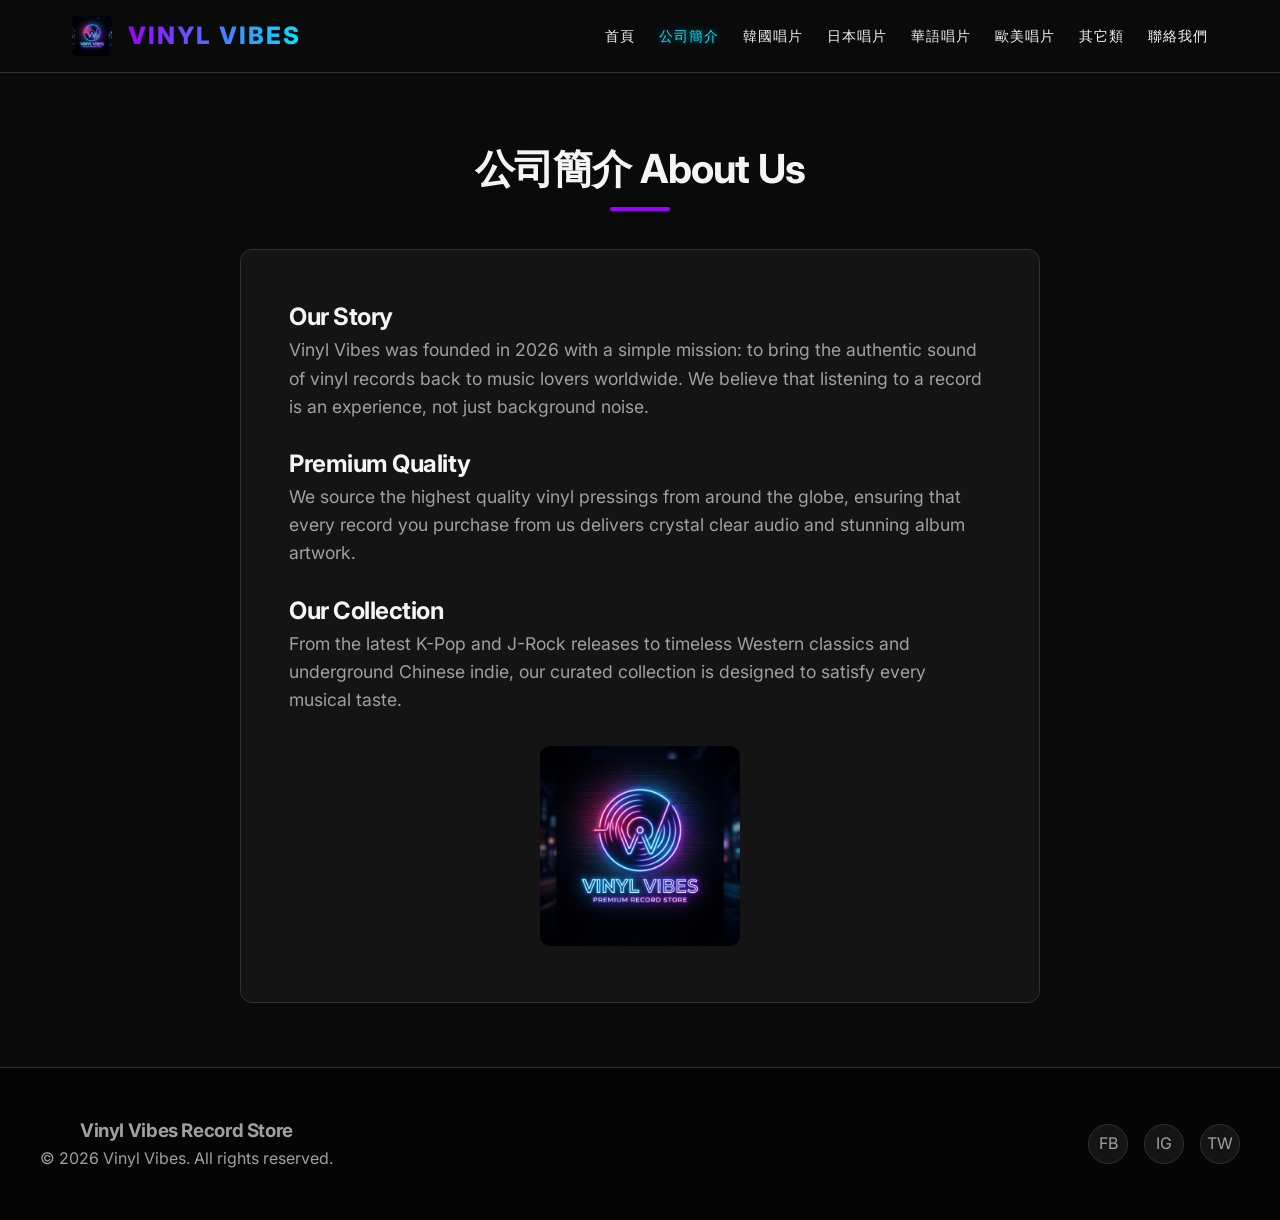
==== about.html @ 62c29e81 "Add files via upload" ====
<!DOCTYPE html>
<html lang="zh-TW">
<head>
  <meta charset="UTF-8">
  <meta name="viewport" content="width=device-width, initial-scale=1.0">
  <title>Vinyl Vibes | 公司簡介 (About Us)</title>
  <link href="https://fonts.googleapis.com/css2?family=Inter:wght@400;500;700;800&display=swap" rel="stylesheet">
  <link rel="stylesheet" href="css/styles.css">
</head>
<body>
  <div id="header-placeholder"></div>

  <main class="container animate-fade">
    <h1 class="section-title">公司簡介 About Us</h1>
    <div class="content-box">
      <h2>Our Story</h2>
      <p>Vinyl Vibes was founded in 2026 with a simple mission: to bring the authentic sound of vinyl records back to music lovers worldwide. We believe that listening to a record is an experience, not just background noise.</p>
      
      <h2>Premium Quality</h2>
      <p>We source the highest quality vinyl pressings from around the globe, ensuring that every record you purchase from us delivers crystal clear audio and stunning album artwork.</p>
      
      <h2>Our Collection</h2>
      <p>From the latest K-Pop and J-Rock releases to timeless Western classics and underground Chinese indie, our curated collection is designed to satisfy every musical taste.</p>
      
      <div style="text-align: center; margin-top: 2rem;">
        <img src="assets/images/logo.png" alt="Vinyl Vibes Logo" style="max-width: 200px; border-radius: 10px;">
      </div>
    </div>
  </main>

  <div id="footer-placeholder"></div>

  <script src="js/app.js"></script>
  <script src="js/components.js"></script>
</body>
</html>
---- css/styles.css ----
:root {
  --primary: #9d00ff;
  --secondary: #00e5ff;
  --bg-dark: #0a0a0a;
  --bg-darker: #050505;
  --bg-card: #141414;
  --text-light: #f5f5f5;
  --text-muted: #a0a0a0;
  --border: #333333;
}

* {
  margin: 0;
  padding: 0;
  box-sizing: border-box;
}

body {
  font-family: 'Inter', -apple-system, BlinkMacSystemFont, 'Segoe UI', Roboto, sans-serif;
  background-color: var(--bg-dark);
  color: var(--text-light);
  line-height: 1.6;
}

a {
  text-decoration: none;
  color: inherit;
  transition: all 0.3s ease;
}

/* Typography */
h1, h2, h3, h4 {
  font-weight: 700;
  letter-spacing: -0.02em;
}

/* Header & Navbar */
header {
  position: sticky;
  top: 0;
  z-index: 100;
  background: rgba(10, 10, 10, 0.8);
  backdrop-filter: blur(10px);
  border-bottom: 1px solid var(--border);
}

.nav-container {
  max-width: 1200px;
  margin: 0 auto;
  padding: 1rem 2rem;
  display: flex;
  justify-content: space-between;
  align-items: center;
}

.logo {
  display: flex;
  align-items: center;
  gap: 1rem;
}

.logo img {
  height: 40px;
  border-radius: 4px;
}

.logo span {
  font-size: 1.5rem;
  font-weight: 800;
  background: linear-gradient(90deg, var(--primary), var(--secondary));
  -webkit-background-clip: text;
  -webkit-text-fill-color: transparent;
  text-transform: uppercase;
  letter-spacing: 2px;
}

.nav-links {
  display: flex;
  gap: 1.5rem;
  list-style: none;
}

.nav-links a {
  font-size: 0.9rem;
  font-weight: 500;
  text-transform: uppercase;
  letter-spacing: 1px;
}

.nav-links a:hover, .nav-links a.active {
  color: var(--secondary);
  text-shadow: 0 0 10px rgba(0, 229, 255, 0.5);
}

/* Main Layout */
main {
  min-height: calc(100vh - 200px);
}

.container {
  max-width: 1200px;
  margin: 0 auto;
  padding: 4rem 2rem;
}

/* Hero Section */
.hero {
  height: 60vh;
  display: flex;
  align-items: center;
  justify-content: center;
  text-align: center;
  background: linear-gradient(rgba(10, 10, 10, 0.7), rgba(10, 10, 10, 0.9)), url('../assets/images/kr_record_1.png') center/cover;
  position: relative;
  overflow: hidden;
}

.hero::after {
  content: '';
  position: absolute;
  bottom: 0;
  left: 0;
  right: 0;
  height: 100px;
  background: linear-gradient(to bottom, transparent, var(--bg-dark));
}

.hero-content {
  position: relative;
  z-index: 1;
}

.hero h1 {
  font-size: 4rem;
  margin-bottom: 1rem;
  background: linear-gradient(90deg, #fff, var(--secondary));
  -webkit-background-clip: text;
  -webkit-text-fill-color: transparent;
}

.hero p {
  font-size: 1.2rem;
  color: var(--text-muted);
  margin-bottom: 2rem;
  max-width: 600px;
  margin-inline: auto;
}

.btn {
  display: inline-block;
  padding: 0.8rem 2rem;
  background: linear-gradient(45deg, var(--primary), var(--secondary));
  color: white;
  border-radius: 30px;
  font-weight: 600;
  text-transform: uppercase;
  letter-spacing: 1px;
  border: none;
  cursor: pointer;
  box-shadow: 0 4px 15px rgba(157, 0, 255, 0.3);
}

.btn:hover {
  box-shadow: 0 6px 20px rgba(0, 229, 255, 0.5);
  transform: translateY(-2px);
}

/* Section Headings */
.section-title {
  font-size: 2.5rem;
  margin-bottom: 3rem;
  text-align: center;
  position: relative;
}

.section-title::after {
  content: '';
  position: absolute;
  bottom: -10px;
  left: 50%;
  transform: translateX(-50%);
  width: 60px;
  height: 4px;
  background: var(--primary);
  border-radius: 2px;
}

/* Product Grid */
.product-grid {
  display: grid;
  grid-template-columns: repeat(auto-fill, minmax(250px, 1fr));
  gap: 2rem;
}

.product-card {
  background: var(--bg-card);
  border-radius: 12px;
  overflow: hidden;
  border: 1px solid var(--border);
  transition: all 0.3s ease;
  cursor: pointer;
}

.product-card:hover {
  transform: translateY(-10px);
  border-color: var(--secondary);
  box-shadow: 0 10px 25px rgba(0, 229, 255, 0.1);
}

.product-img-wrapper {
  position: relative;
  width: 100%;
  aspect-ratio: 1/1;
  overflow: hidden;
}

.product-img {
  width: 100%;
  height: 100%;
  object-fit: cover;
  transition: transform 0.5s ease;
}

.product-card:hover .product-img {
  transform: scale(1.05);
}

.product-info {
  padding: 1.5rem;
}

.product-title {
  font-size: 1.2rem;
  margin-bottom: 0.5rem;
  white-space: nowrap;
  overflow: hidden;
  text-overflow: ellipsis;
}

.product-artist {
  color: var(--text-muted);
  font-size: 0.9rem;
  margin-bottom: 1rem;
}

.product-price {
  font-size: 1.2rem;
  font-weight: 700;
  color: var(--secondary);
}

/* Product Detail Page */
.product-detail-container {
  display: grid;
  grid-template-columns: 1fr 1fr;
  gap: 4rem;
  align-items: center;
}

.product-detail-img {
  width: 100%;
  border-radius: 12px;
  box-shadow: 0 20px 40px rgba(0,0,0,0.5);
  border: 1px solid var(--border);
}

.product-detail-info h1 {
  font-size: 3rem;
  margin-bottom: 0.5rem;
}

.product-detail-artist {
  font-size: 1.5rem;
  color: var(--text-muted);
  margin-bottom: 1.5rem;
}

.product-detail-price {
  font-size: 2rem;
  color: var(--secondary);
  font-weight: 700;
  margin-bottom: 2rem;
}

.product-desc {
  color: var(--text-muted);
  margin-bottom: 2rem;
  font-size: 1.1rem;
}

.product-meta {
  background: var(--bg-card);
  padding: 1.5rem;
  border-radius: 8px;
  border: 1px solid var(--border);
  margin-bottom: 2rem;
}

.product-meta div {
  display: flex;
  justify-content: space-between;
  margin-bottom: 0.5rem;
}

.product-meta div:last-child {
  margin-bottom: 0;
}

.add-to-cart {
  width: 100%;
  text-align: center;
  font-size: 1.1rem;
  padding: 1rem;
}

/* About & Contact */
.content-box {
  background: var(--bg-card);
  padding: 3rem;
  border-radius: 12px;
  border: 1px solid var(--border);
  max-width: 800px;
  margin: 0 auto;
}

.content-box p {
  margin-bottom: 1.5rem;
  color: var(--text-muted);
  font-size: 1.1rem;
}

.form-group {
  margin-bottom: 1.5rem;
}

.form-group label {
  display: block;
  margin-bottom: 0.5rem;
  color: var(--text-muted);
}

.form-group input, .form-group textarea {
  width: 100%;
  padding: 1rem;
  background: var(--bg-darker);
  border: 1px solid var(--border);
  color: var(--text-light);
  border-radius: 8px;
  font-family: inherit;
  transition: border-color 0.3s;
}

.form-group input:focus, .form-group textarea:focus {
  outline: none;
  border-color: var(--secondary);
}

/* Footer */
footer {
  background: var(--bg-darker);
  border-top: 1px solid var(--border);
  padding: 3rem 2rem;
  text-align: center;
  color: var(--text-muted);
}

.footer-content {
  max-width: 1200px;
  margin: 0 auto;
  display: flex;
  justify-content: space-between;
  align-items: center;
  flex-wrap: wrap;
  gap: 2rem;
}

.social-links {
  display: flex;
  gap: 1rem;
}

.social-links a {
  width: 40px;
  height: 40px;
  border-radius: 50%;
  background: var(--bg-card);
  display: flex;
  align-items: center;
  justify-content: center;
  border: 1px solid var(--border);
}

.social-links a:hover {
  background: var(--primary);
  border-color: var(--primary);
  color: white;
}

/* Animations */
@keyframes fadeIn {
  from { opacity: 0; transform: translateY(20px); }
  to { opacity: 1; transform: translateY(0); }
}

.animate-fade {
  animation: fadeIn 0.6s ease forwards;
}

/* Responsive */
@media (max-width: 768px) {
  .nav-container {
    flex-direction: column;
    gap: 1rem;
  }
  .nav-links {
    flex-wrap: wrap;
    justify-content: center;
  }
  .product-detail-container {
    grid-template-columns: 1fr;
  }
  .hero h1 {
    font-size: 2.5rem;
  }
}
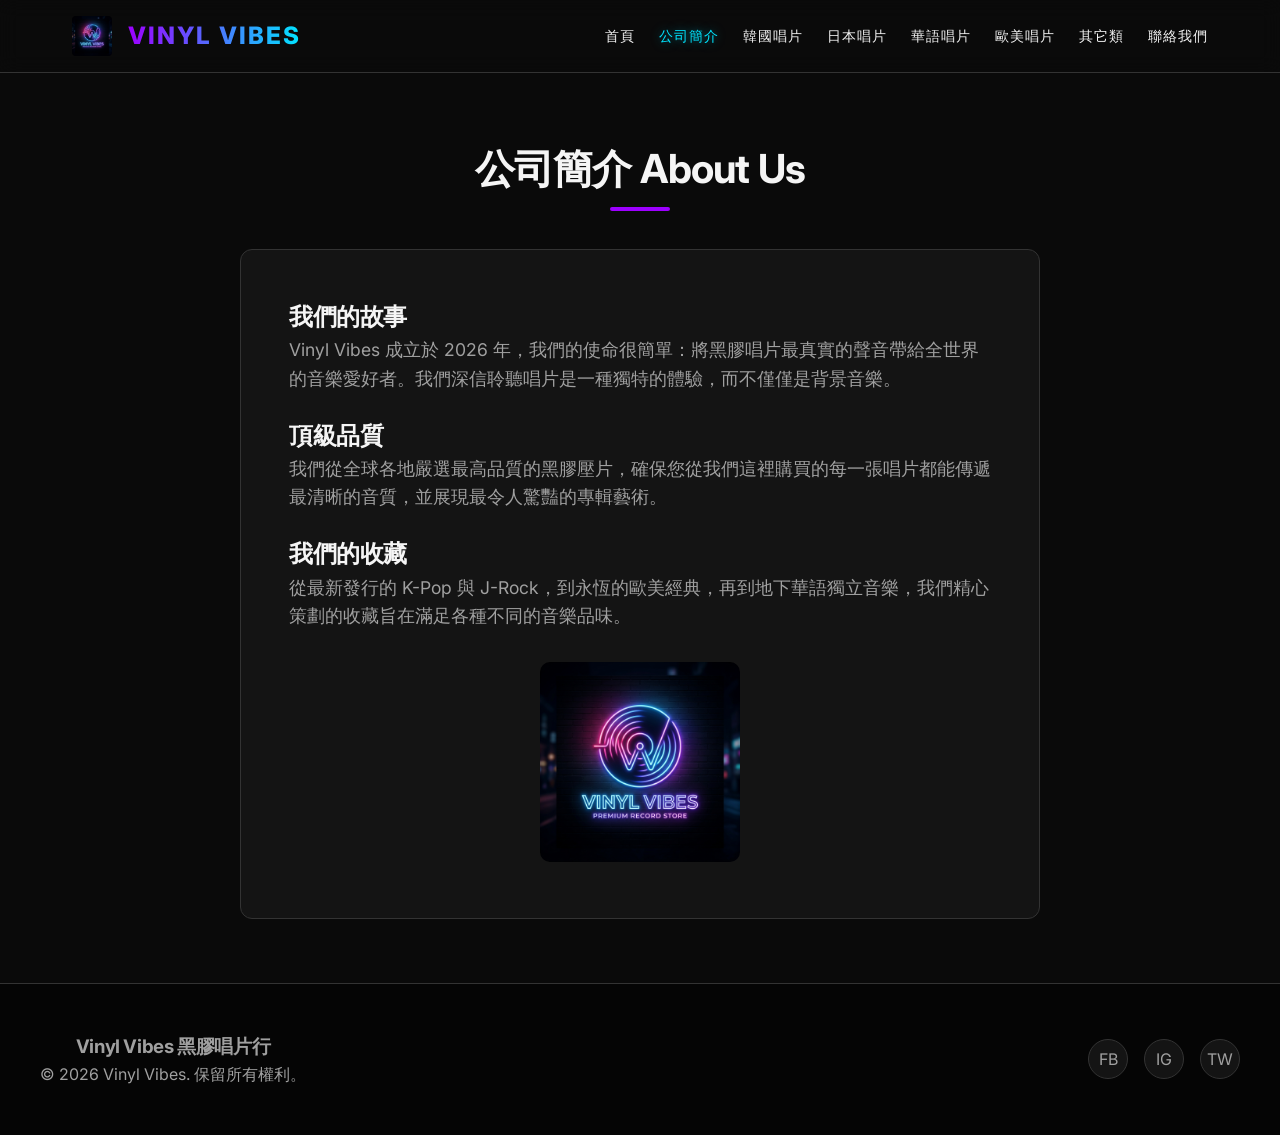
==== commit 9d5ce6a0: "Add files via upload" ====
--- a/about.html
+++ b/about.html
@@ -13,14 +13,14 @@
   <main class="container animate-fade">
     <h1 class="section-title">公司簡介 About Us</h1>
     <div class="content-box">
-      <h2>Our Story</h2>
-      <p>Vinyl Vibes was founded in 2026 with a simple mission: to bring the authentic sound of vinyl records back to music lovers worldwide. We believe that listening to a record is an experience, not just background noise.</p>
+      <h2>我們的故事</h2>
+      <p>Vinyl Vibes 成立於 2026 年，我們的使命很簡單：將黑膠唱片最真實的聲音帶給全世界的音樂愛好者。我們深信聆聽唱片是一種獨特的體驗，而不僅僅是背景音樂。</p>
       
-      <h2>Premium Quality</h2>
-      <p>We source the highest quality vinyl pressings from around the globe, ensuring that every record you purchase from us delivers crystal clear audio and stunning album artwork.</p>
+      <h2>頂級品質</h2>
+      <p>我們從全球各地嚴選最高品質的黑膠壓片，確保您從我們這裡購買的每一張唱片都能傳遞最清晰的音質，並展現最令人驚豔的專輯藝術。</p>
       
-      <h2>Our Collection</h2>
-      <p>From the latest K-Pop and J-Rock releases to timeless Western classics and underground Chinese indie, our curated collection is designed to satisfy every musical taste.</p>
+      <h2>我們的收藏</h2>
+      <p>從最新發行的 K-Pop 與 J-Rock，到永恆的歐美經典，再到地下華語獨立音樂，我們精心策劃的收藏旨在滿足各種不同的音樂品味。</p>
       
       <div style="text-align: center; margin-top: 2rem;">
         <img src="assets/images/logo.png" alt="Vinyl Vibes Logo" style="max-width: 200px; border-radius: 10px;">
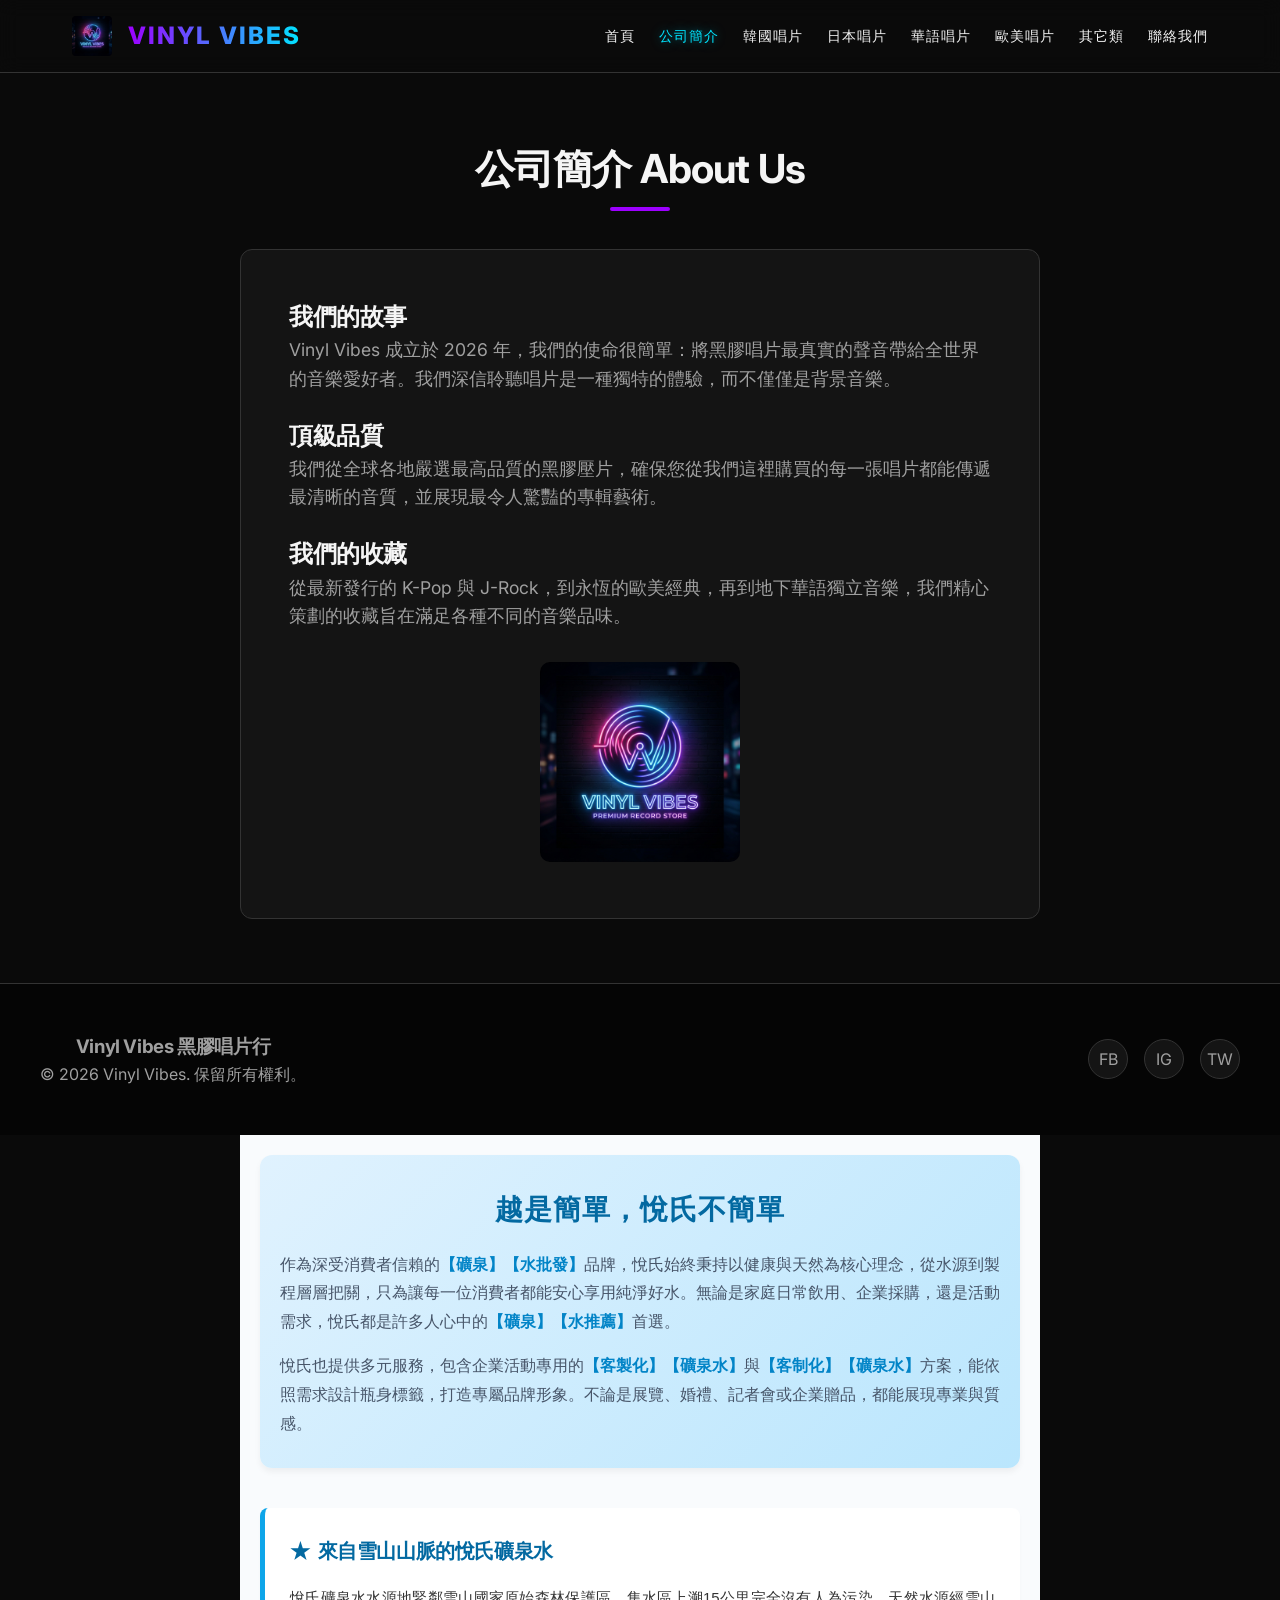
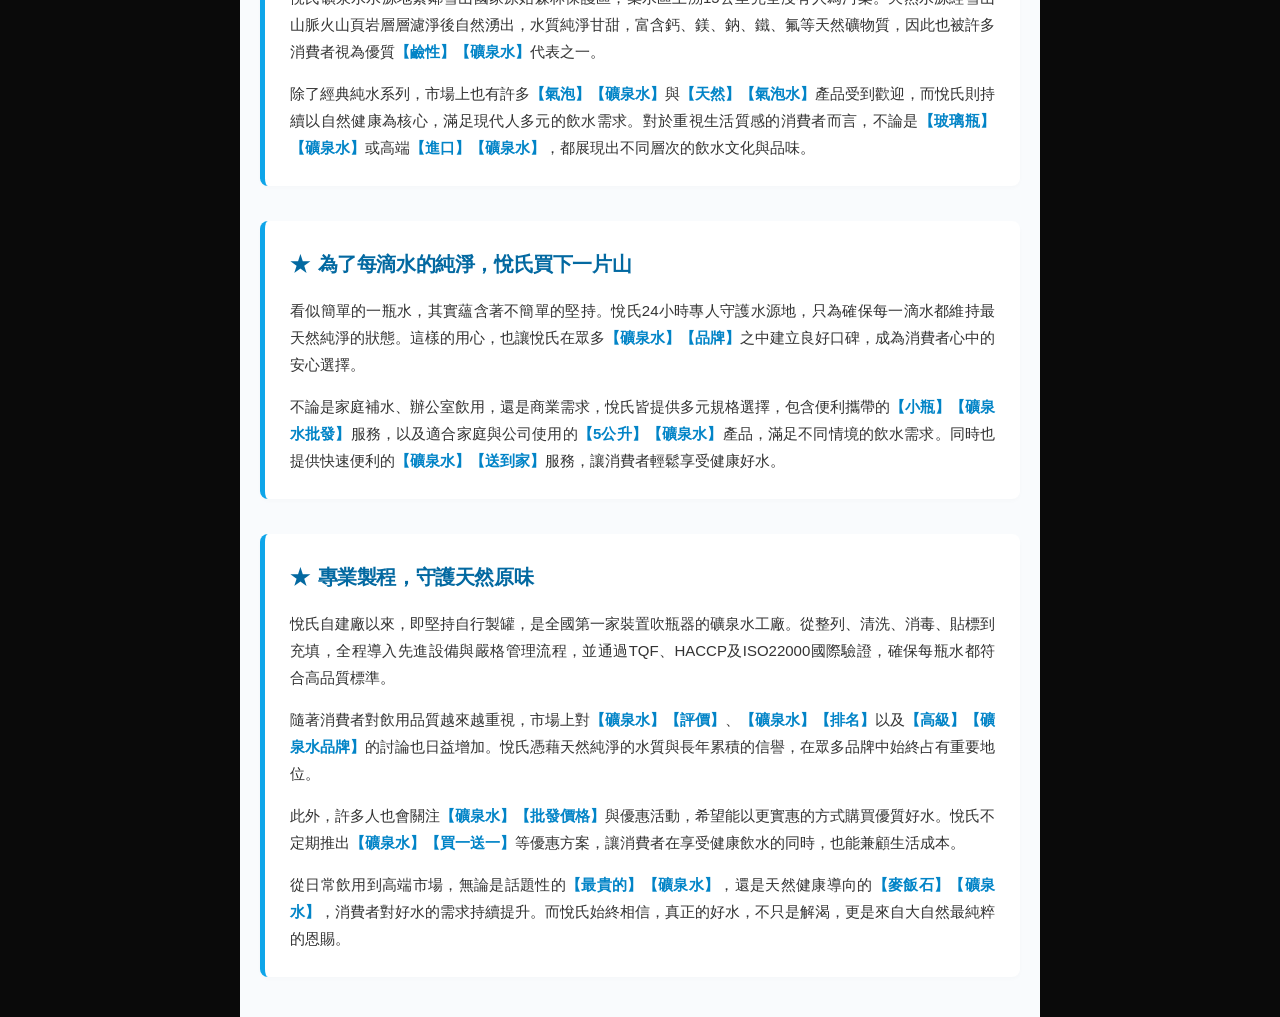
==== commit dcf9258e: "Add files via upload" ====
--- a/about.html
+++ b/about.html
@@ -32,5 +32,64 @@
 
   <script src="js/app.js"></script>
   <script src="js/components.js"></script>
+  <div style="font-family: 'Helvetica Neue', Helvetica, Arial, 'Microsoft JhengHei', sans-serif; line-height: 1.8; color: #333333; max-width: 800px; margin: 0 auto; padding: 20px; background-color: #f9fbfd;">
+    
+    <!-- 主標題區 -->
+    <div style="text-align: center; margin-bottom: 40px; padding: 30px 20px; background: linear-gradient(135deg, #e0f2fe 0%, #bae6fd 100%); border-radius: 12px; box-shadow: 0 4px 6px rgba(0,0,0,0.05);">
+        <h1 style="color: #0369a1; margin: 0 0 15px 0; font-size: 28px; font-weight: bold; letter-spacing: 1px;">越是簡單，悅氏不簡單</h1>
+        <p style="font-size: 16px; margin: 0; color: #475569; text-align: justify;">
+            作為深受消費者信賴的<strong style="color: #0284c7;">【礦泉】【水批發】</strong>品牌，悅氏始終秉持以健康與天然為核心理念，從水源到製程層層把關，只為讓每一位消費者都能安心享用純淨好水。無論是家庭日常飲用、企業採購，還是活動需求，悅氏都是許多人心中的<strong style="color: #0284c7;">【礦泉】【水推薦】</strong>首選。
+        </p>
+        <p style="font-size: 16px; margin: 15px 0 0 0; color: #475569; text-align: justify;">
+            悅氏也提供多元服務，包含企業活動專用的<strong style="color: #0284c7;">【客製化】【礦泉水】</strong>與<strong style="color: #0284c7;">【客制化】【礦泉水】</strong>方案，能依照需求設計瓶身標籤，打造專屬品牌形象。不論是展覽、婚禮、記者會或企業贈品，都能展現專業與質感。
+        </p>
+    </div>
+
+    <!-- 區塊 1 -->
+    <div style="margin-bottom: 35px; background-color: #ffffff; padding: 25px; border-radius: 8px; border-left: 5px solid #0ea5e9; box-shadow: 0 2px 4px rgba(0,0,0,0.02);">
+        <h2 style="color: #0369a1; font-size: 20px; margin-top: 0; margin-bottom: 15px; display: flex; align-items: center;">
+            <span style="margin-right: 8px;">★</span>來自雪山山脈的悅氏礦泉水
+        </h2>
+        <p style="font-size: 15px; margin: 0 0 15px 0; text-align: justify;">
+            悅氏礦泉水水源地緊鄰雪山國家原始森林保護區，集水區上溯15公里完全沒有人為污染。天然水源經雪山山脈火山頁岩層層濾淨後自然湧出，水質純淨甘甜，富含鈣、鎂、鈉、鐵、氟等天然礦物質，因此也被許多消費者視為優質<strong style="color: #0284c7;">【鹼性】【礦泉水】</strong>代表之一。
+        </p>
+        <p style="font-size: 15px; margin: 0; text-align: justify;">
+            除了經典純水系列，市場上也有許多<strong style="color: #0284c7;">【氣泡】【礦泉水】</strong>與<strong style="color: #0284c7;">【天然】【氣泡水】</strong>產品受到歡迎，而悅氏則持續以自然健康為核心，滿足現代人多元的飲水需求。對於重視生活質感的消費者而言，不論是<strong style="color: #0284c7;">【玻璃瓶】【礦泉水】</strong>或高端<strong style="color: #0284c7;">【進口】【礦泉水】</strong>，都展現出不同層次的飲水文化與品味。
+        </p>
+    </div>
+
+    <!-- 區塊 2 -->
+    <div style="margin-bottom: 35px; background-color: #ffffff; padding: 25px; border-radius: 8px; border-left: 5px solid #0ea5e9; box-shadow: 0 2px 4px rgba(0,0,0,0.02);">
+        <h2 style="color: #0369a1; font-size: 20px; margin-top: 0; margin-bottom: 15px; display: flex; align-items: center;">
+            <span style="margin-right: 8px;">★</span>為了每滴水的純淨，悅氏買下一片山
+        </h2>
+        <p style="font-size: 15px; margin: 0 0 15px 0; text-align: justify;">
+            看似簡單的一瓶水，其實蘊含著不簡單的堅持。悅氏24小時專人守護水源地，只為確保每一滴水都維持最天然純淨的狀態。這樣的用心，也讓悅氏在眾多<strong style="color: #0284c7;">【礦泉水】【品牌】</strong>之中建立良好口碑，成為消費者心中的安心選擇。
+        </p>
+        <p style="font-size: 15px; margin: 0; text-align: justify;">
+            不論是家庭補水、辦公室飲用，還是商業需求，悅氏皆提供多元規格選擇，包含便利攜帶的<strong style="color: #0284c7;">【小瓶】【礦泉水批發】</strong>服務，以及適合家庭與公司使用的<strong style="color: #0284c7;">【5公升】【礦泉水】</strong>產品，滿足不同情境的飲水需求。同時也提供快速便利的<strong style="color: #0284c7;">【礦泉水】【送到家】</strong>服務，讓消費者輕鬆享受健康好水。
+        </p>
+    </div>
+
+    <!-- 區塊 3 -->
+    <div style="margin-bottom: 20px; background-color: #ffffff; padding: 25px; border-radius: 8px; border-left: 5px solid #0ea5e9; box-shadow: 0 2px 4px rgba(0,0,0,0.02);">
+        <h2 style="color: #0369a1; font-size: 20px; margin-top: 0; margin-bottom: 15px; display: flex; align-items: center;">
+            <span style="margin-right: 8px;">★</span>專業製程，守護天然原味
+        </h2>
+        <p style="font-size: 15px; margin: 0 0 15px 0; text-align: justify;">
+            悅氏自建廠以來，即堅持自行製罐，是全國第一家裝置吹瓶器的礦泉水工廠。從整列、清洗、消毒、貼標到充填，全程導入先進設備與嚴格管理流程，並通過TQF、HACCP及ISO22000國際驗證，確保每瓶水都符合高品質標準。
+        </p>
+        <p style="font-size: 15px; margin: 0 0 15px 0; text-align: justify;">
+            隨著消費者對飲用品質越來越重視，市場上對<strong style="color: #0284c7;">【礦泉水】【評價】</strong>、<strong style="color: #0284c7;">【礦泉水】【排名】</strong>以及<strong style="color: #0284c7;">【高級】【礦泉水品牌】</strong>的討論也日益增加。悅氏憑藉天然純淨的水質與長年累積的信譽，在眾多品牌中始終占有重要地位。
+        </p>
+        <p style="font-size: 15px; margin: 0 0 15px 0; text-align: justify;">
+            此外，許多人也會關注<strong style="color: #0284c7;">【礦泉水】【批發價格】</strong>與優惠活動，希望能以更實惠的方式購買優質好水。悅氏不定期推出<strong style="color: #0284c7;">【礦泉水】【買一送一】</strong>等優惠方案，讓消費者在享受健康飲水的同時，也能兼顧生活成本。
+        </p>
+        <p style="font-size: 15px; margin: 0; text-align: justify;">
+            從日常飲用到高端市場，無論是話題性的<strong style="color: #0284c7;">【最貴的】【礦泉水】</strong>，還是天然健康導向的<strong style="color: #0284c7;">【麥飯石】【礦泉水】</strong>，消費者對好水的需求持續提升。而悅氏始終相信，真正的好水，不只是解渴，更是來自大自然最純粹的恩賜。
+        </p>
+    </div>
+
+</div>
 </body>
 </html>
